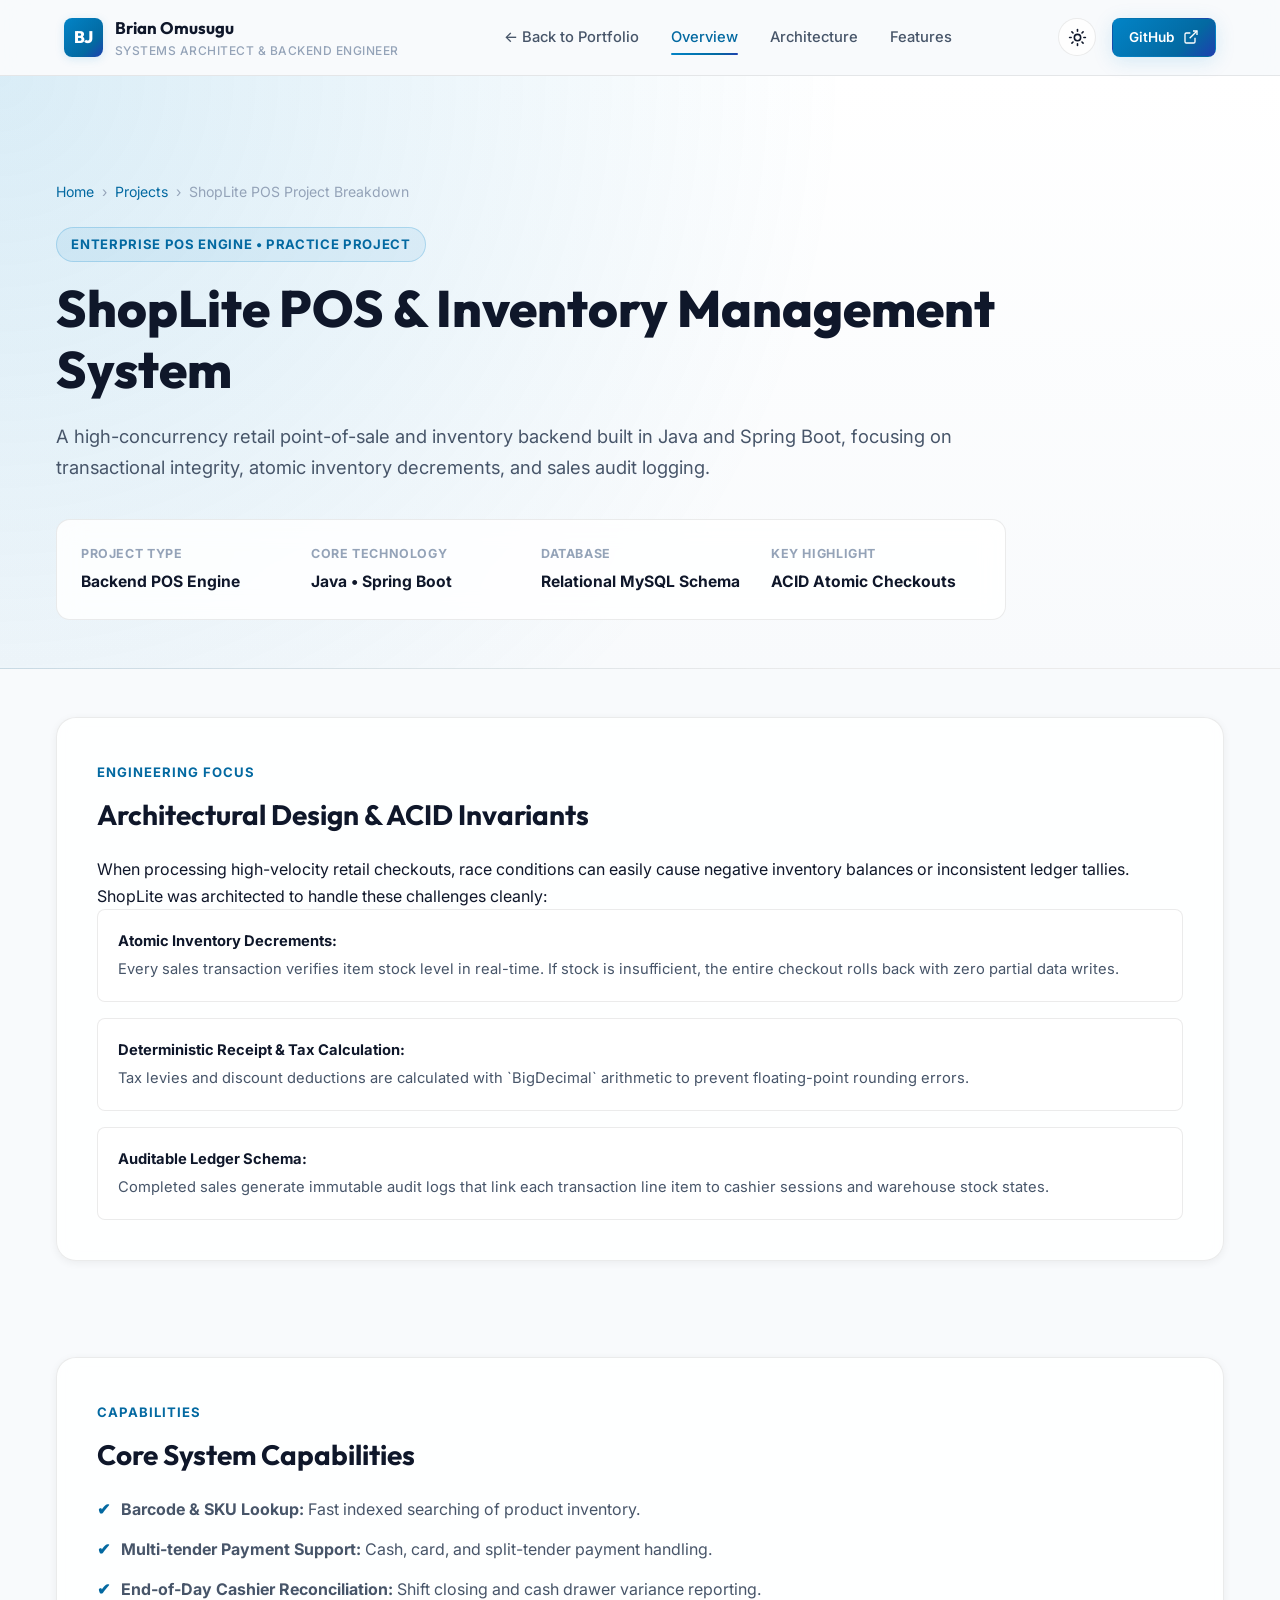
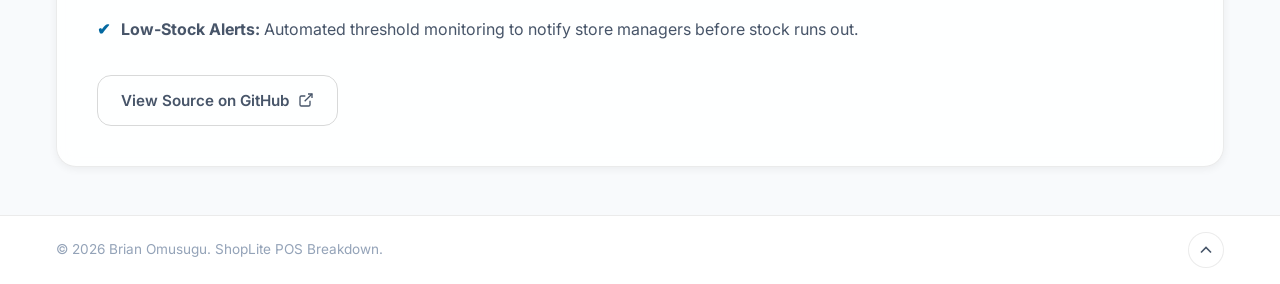
==== shoplite.html @ 9a32e4f5 "piloshed the page and added project descriptions and updated skills" ====
<!DOCTYPE html>
<html lang="en" data-theme="dark">
<head>
  <meta charset="UTF-8">
  <meta name="viewport" content="width=device-width, initial-scale=1.0">
  <title>ShopLite POS — Technical Breakdown | Brian Omusugu</title>
  <meta name="description" content="Technical details, ACID inventory transactions, and receipt calculation architecture for ShopLite POS.">
  
  <!-- Google Fonts -->
  <link rel="preconnect" href="https://fonts.googleapis.com">
  <link rel="preconnect" href="https://fonts.gstatic.com" crossorigin>
  <link href="https://fonts.googleapis.com/css2?family=Fira+Code:wght@400;500;600&family=Inter:wght@300;400;500;600;700&family=Outfit:wght@500;600;700;800&display=swap" rel="stylesheet">
  
  <link rel="stylesheet" href="style.css?v=3.0.0">
</head>
<body id="top">

  <!-- Navigation Header -->
  <header class="navbar" id="navbar">
    <div class="nav-container">
      <a href="index.html" class="brand-logo">
        <span class="logo-mark">BJ</span>
        <div class="brand-text">
          <span class="brand-name">Brian Omusugu</span>
          <span class="brand-role">Systems Architect &amp; Backend Engineer</span>
        </div>
      </a>

      <nav class="nav-menu" id="nav-menu">
        <a href="index.html#projects" class="nav-link">&larr; Back to Portfolio</a>
        <a href="#overview" class="nav-link">Overview</a>
        <a href="#architecture" class="nav-link">Architecture</a>
        <a href="#features" class="nav-link">Features</a>
      </nav>

      <div class="nav-actions">
        <!-- Theme Toggle Button -->
        <button id="theme-toggle" class="theme-toggle" aria-label="Toggle dark and light theme" title="Switch Theme">
          <svg class="sun-icon" xmlns="http://www.w3.org/2000/svg" width="19" height="19" viewBox="0 0 24 24" fill="none" stroke="currentColor" stroke-width="2" stroke-linecap="round" stroke-linejoin="round"><circle cx="12" cy="12" r="4"/><path d="M12 2v2"/><path d="M12 20v2"/><path d="m4.93 4.93 1.41 1.41"/><path d="m17.66 17.66 1.41 1.41"/><path d="M2 12h2"/><path d="M20 12h2"/><path d="m6.34 17.66-1.41 1.41"/><path d="m19.07 4.93-1.41 1.41"/></svg>
          <svg class="moon-icon" xmlns="http://www.w3.org/2000/svg" width="19" height="19" viewBox="0 0 24 24" fill="none" stroke="currentColor" stroke-width="2" stroke-linecap="round" stroke-linejoin="round"><path d="M12 3a6 6 0 0 0 9 9 9 9 0 1 1-9-9Z"/></svg>
        </button>

        <a href="https://github.com/martins-ke" target="_blank" rel="noopener noreferrer" class="btn btn-primary btn-sm">
          <span>GitHub</span>
          <svg xmlns="http://www.w3.org/2000/svg" width="16" height="16" viewBox="0 0 24 24" fill="none" stroke="currentColor" stroke-width="2"><path d="M18 13v6a2 2 0 0 1-2 2H5a2 2 0 0 1-2-2V8a2 2 0 0 1 2-2h6"/><polyline points="15 3 21 3 21 9"/><line x1="10" x2="21" y1="14" y2="3"/></svg>
        </a>

        <!-- Mobile Hamburger Button -->
        <button class="mobile-toggle" id="mobile-toggle" aria-label="Toggle Navigation Menu">
          <span></span>
          <span></span>
          <span></span>
        </button>
      </div>
    </div>
  </header>

  <main>
    <!-- Case Study Hero -->
    <section class="case-hero" id="overview">
      <div class="container">
        <div class="breadcrumb">
          <a href="index.html">Home</a> &rsaquo; <a href="index.html#projects">Projects</a> &rsaquo; <span>ShopLite POS Project Breakdown</span>
        </div>

        <div class="case-header-content">
          <div class="case-badge-pill">Enterprise POS Engine &bull; Practice Project</div>
          <h1 class="case-title">ShopLite POS &amp; Inventory Management System</h1>
          <p class="case-lead">
            A high-concurrency retail point-of-sale and inventory backend built in Java and Spring Boot, focusing on transactional integrity, atomic inventory decrements, and sales audit logging.
          </p>

          <div class="case-meta-grid">
            <div class="meta-item">
              <span class="meta-label">Project Type</span>
              <strong class="meta-val">Backend POS Engine</strong>
            </div>
            <div class="meta-item">
              <span class="meta-label">Core Technology</span>
              <strong class="meta-val">Java &bull; Spring Boot</strong>
            </div>
            <div class="meta-item">
              <span class="meta-label">Database</span>
              <strong class="meta-val">Relational MySQL Schema</strong>
            </div>
            <div class="meta-item">
              <span class="meta-label">Key Highlight</span>
              <strong class="meta-val">ACID Atomic Checkouts</strong>
            </div>
          </div>
        </div>
      </div>
    </section>

    <!-- Architecture Breakdown -->
    <section class="section case-section" id="architecture">
      <div class="container">
        <div class="case-card reveal">
          <div class="case-section-header">
            <span class="section-tag">Engineering Focus</span>
            <h2>Architectural Design &amp; ACID Invariants</h2>
          </div>
          <p>
            When processing high-velocity retail checkouts, race conditions can easily cause negative inventory balances or inconsistent ledger tallies. ShopLite was architected to handle these challenges cleanly:
          </p>

          <div class="feature-bullets-grid">
            <div class="bullet-item">
              <strong>Atomic Inventory Decrements:</strong> Every sales transaction verifies item stock level in real-time. If stock is insufficient, the entire checkout rolls back with zero partial data writes.
            </div>
            <div class="bullet-item">
              <strong>Deterministic Receipt &amp; Tax Calculation:</strong> Tax levies and discount deductions are calculated with `BigDecimal` arithmetic to prevent floating-point rounding errors.
            </div>
            <div class="bullet-item">
              <strong>Auditable Ledger Schema:</strong> Completed sales generate immutable audit logs that link each transaction line item to cashier sessions and warehouse stock states.
            </div>
          </div>
        </div>
      </div>
    </section>

    <!-- Key Features -->
    <section class="section case-section" id="features">
      <div class="container">
        <div class="case-card reveal">
          <div class="case-section-header">
            <span class="section-tag">Capabilities</span>
            <h2>Core System Capabilities</h2>
          </div>
          
          <ul class="case-list">
            <li><strong>Barcode &amp; SKU Lookup:</strong> Fast indexed searching of product inventory.</li>
            <li><strong>Multi-tender Payment Support:</strong> Cash, card, and split-tender payment handling.</li>
            <li><strong>End-of-Day Cashier Reconciliation:</strong> Shift closing and cash drawer variance reporting.</li>
            <li><strong>Low-Stock Alerts:</strong> Automated threshold monitoring to notify store managers before stock runs out.</li>
          </ul>

          <div style="margin-top: 2rem;">
            <a href="https://github.com/martins-ke" target="_blank" rel="noopener noreferrer" class="btn btn-outline">
              <span>View Source on GitHub</span>
              <svg xmlns="http://www.w3.org/2000/svg" width="16" height="16" viewBox="0 0 24 24" fill="none" stroke="currentColor" stroke-width="2"><path d="M18 13v6a2 2 0 0 1-2 2H5a2 2 0 0 1-2-2V8a2 2 0 0 1 2-2h6"/><polyline points="15 3 21 3 21 9"/><line x1="10" x2="21" y1="14" y2="3"/></svg>
            </a>
          </div>
        </div>
      </div>
    </section>

  </main>

  <!-- Footer -->
  <footer class="site-footer">
    <div class="container footer-container">
      <div class="footer-bottom">
        <p>&copy; <span id="current-year"></span> Brian Omusugu. ShopLite POS Breakdown.</p>
        <a href="#top" class="back-to-top" title="Back to top" aria-label="Back to top">
          <svg xmlns="http://www.w3.org/2000/svg" width="20" height="20" viewBox="0 0 24 24" fill="none" stroke="currentColor" stroke-width="2"><path d="m18 15-6-6-6 6"/></svg>
        </a>
      </div>
    </div>
  </footer>

  <script src="script.js?v=3.0.0"></script>
</body>
</html>
---- style.css ----
/* ==========================================================================
   Brian Omusugu | Professional Developer Portfolio Stylesheet
   Modern, Responsive, Dark/Light Mode with CSS Custom Properties
   ========================================================================== */

:root {
  /* Color Palette - Dark Theme (Default) */
  --bg-primary: #090d16;
  --bg-secondary: #0f172a;
  --bg-card: rgba(15, 23, 42, 0.75);
  --bg-card-hover: rgba(30, 41, 59, 0.85);
  --bg-card-border: rgba(255, 255, 255, 0.08);
  --bg-card-border-hover: rgba(56, 189, 248, 0.4);
  
  --text-primary: #f8fafc;
  --text-secondary: #94a3b8;
  --text-muted: #64748b;
  
  --accent-primary: #0284c7;
  --accent-secondary: #0ea5e9;
  --accent-glow: rgba(14, 165, 233, 0.25);
  --accent-gradient: linear-gradient(135deg, #38bdf8 0%, #0284c7 50%, #2563eb 100%);
  --badge-bg: rgba(14, 165, 233, 0.12);
  --badge-border: rgba(56, 189, 248, 0.25);
  
  --nav-bg: rgba(9, 13, 22, 0.82);
  --nav-border: rgba(255, 255, 255, 0.08);

  --input-bg: rgba(15, 23, 42, 0.9);
  --input-border: rgba(255, 255, 255, 0.12);
  --input-focus: #0284c7;

  --success-color: #10b981;
  --error-color: #ef4444;

  /* Typography & Layout */
  --font-main: 'Inter', -apple-system, BlinkMacSystemFont, "Segoe UI", Roboto, sans-serif;
  --font-heading: 'Outfit', 'Inter', sans-serif;
  
  --container-max: 1200px;
  --transition-fast: 0.2s ease;
  --transition-normal: 0.3s cubic-bezier(0.16, 1, 0.3, 1);
  --border-radius-sm: 8px;
  --border-radius-md: 14px;
  --border-radius-lg: 20px;
  --border-radius-full: 9999px;
  
  --shadow-sm: 0 2px 8px rgba(0, 0, 0, 0.25);
  --shadow-md: 0 10px 30px -10px rgba(0, 0, 0, 0.4);
  --shadow-glow: 0 0 40px -10px var(--accent-glow);
}

/* Light Theme Variables */
[data-theme="light"] {
  --bg-primary: #f8fafc;
  --bg-secondary: #ffffff;
  --bg-card: rgba(255, 255, 255, 0.85);
  --bg-card-hover: #ffffff;
  --bg-card-border: rgba(0, 0, 0, 0.08);
  --bg-card-border-hover: rgba(2, 132, 199, 0.45);
  
  --text-primary: #0f172a;
  --text-secondary: #475569;
  --text-muted: #94a3b8;
  
  --accent-primary: #0284c7;
  --accent-secondary: #0369a1;
  --accent-glow: rgba(2, 132, 199, 0.15);
  --accent-gradient: linear-gradient(135deg, #0284c7 0%, #0369a1 70%, #1e40af 100%);
  --badge-bg: rgba(2, 132, 199, 0.08);
  --badge-border: rgba(2, 132, 199, 0.22);
  
  --nav-bg: rgba(248, 250, 252, 0.88);
  --nav-border: rgba(0, 0, 0, 0.08);

  --input-bg: #ffffff;
  --input-border: rgba(0, 0, 0, 0.15);
  --input-focus: #0284c7;

  --shadow-sm: 0 2px 8px rgba(0, 0, 0, 0.06);
  --shadow-md: 0 10px 30px -10px rgba(0, 0, 0, 0.08);
  --shadow-glow: 0 0 35px -5px rgba(2, 132, 199, 0.15);
}

/* Base Reset & Box Sizing */
*, *::before, *::after {
  box-sizing: border-box;
  margin: 0;
  padding: 0;
}

html {
  scroll-behavior: smooth;
  font-size: 16px;
}

body {
  font-family: var(--font-main);
  background-color: var(--bg-primary);
  color: var(--text-primary);
  line-height: 1.65;
  transition: background-color var(--transition-normal), color var(--transition-normal);
  overflow-x: hidden;
  -webkit-font-smoothing: antialiased;
}

a {
  color: inherit;
  text-decoration: none;
  transition: color var(--transition-fast);
}

img {
  max-width: 100%;
  display: block;
}

h1, h2, h3, h4, h5, h6 {
  font-family: var(--font-heading);
  color: var(--text-primary);
  font-weight: 700;
  line-height: 1.25;
}

.container {
  max-width: var(--container-max);
  margin: 0 auto;
  padding: 0 1rem;
}

/* ==========================================================================
   Header & Navigation Bar
   ========================================================================== */
.navbar {
  position: sticky;
  top: 0;
  z-index: 1000;
  background-color: var(--nav-bg);
  backdrop-filter: blur(14px);
  -webkit-backdrop-filter: blur(14px);
  border-bottom: 1px solid var(--nav-border);
  transition: all var(--transition-normal);
}

.nav-container {
  max-width: var(--container-max);
  margin: 0 auto;
  padding: 0.85rem 1.5rem;
  display: flex;
  align-items: center;
  justify-content: space-between;
}

.brand-logo {
  display: flex;
  align-items: center;
  gap: 0.75rem;
}

.logo-mark {
  background: var(--accent-gradient);
  color: #ffffff;
  font-family: var(--font-heading);
  font-weight: 800;
  font-size: 1.05rem;
  padding: 0.35rem 0.65rem;
  border-radius: var(--border-radius-sm);
  letter-spacing: -0.5px;
  box-shadow: 0 2px 10px var(--accent-glow);
}

.brand-text {
  display: flex;
  flex-direction: column;
}

.brand-name {
  font-family: var(--font-heading);
  font-weight: 700;
  font-size: 1.05rem;
  color: var(--text-primary);
}

.brand-role {
  font-size: 0.75rem;
  color: var(--text-muted);
  font-weight: 500;
  text-transform: uppercase;
  letter-spacing: 0.5px;
}

.nav-menu {
  display: flex;
  align-items: center;
  gap: 2rem;
}

.nav-link {
  font-size: 0.92rem;
  font-weight: 500;
  color: var(--text-secondary);
  position: relative;
  padding: 0.25rem 0;
}

.nav-link:hover,
.nav-link.active {
  color: var(--accent-secondary);
}

.nav-link::after {
  content: '';
  position: absolute;
  bottom: -2px;
  left: 0;
  width: 0;
  height: 2px;
  background: var(--accent-gradient);
  transition: width var(--transition-normal);
  border-radius: 2px;
}

.nav-link:hover::after,
.nav-link.active::after {
  width: 100%;
}

.nav-actions {
  display: flex;
  align-items: center;
  gap: 1rem;
}

/* Status Badge */
.status-badge {
  display: flex;
  align-items: center;
  gap: 0.45rem;
  padding: 0.35rem 0.75rem;
  background: rgba(16, 185, 129, 0.1);
  border: 1px solid rgba(16, 185, 129, 0.3);
  border-radius: var(--border-radius-full);
}

.status-dot {
  width: 8px;
  height: 8px;
  background-color: var(--success-color);
  border-radius: 50%;
  animation: pulse-glow 2s infinite ease-in-out;
}

@keyframes pulse-glow {
  0%, 100% { transform: scale(1); opacity: 1; }
  50% { transform: scale(1.3); opacity: 0.6; }
}

.status-text {
  font-size: 0.78rem;
  font-weight: 600;
  color: var(--success-color);
}

/* Theme Toggle Button */
.theme-toggle {
  background: var(--bg-card);
  border: 1px solid var(--bg-card-border);
  color: var(--text-primary);
  width: 38px;
  height: 38px;
  border-radius: 50%;
  cursor: pointer;
  display: flex;
  align-items: center;
  justify-content: center;
  transition: all var(--transition-fast);
}

.theme-toggle:hover {
  border-color: var(--accent-secondary);
  color: var(--accent-secondary);
  box-shadow: 0 0 15px var(--accent-glow);
}

.sun-icon {
  display: none;
}
.moon-icon {
  display: block;
}

[data-theme="light"] .sun-icon {
  display: block;
}
[data-theme="light"] .moon-icon {
  display: none;
}

/* Mobile Toggle Hamburger */
.mobile-toggle {
  display: none;
  flex-direction: column;
  justify-content: space-around;
  width: 32px;
  height: 32px;
  background: transparent;
  border: none;
  cursor: pointer;
  padding: 4px;
}

.mobile-toggle span {
  width: 100%;
  height: 2px;
  background-color: var(--text-primary);
  border-radius: 2px;
  transition: all var(--transition-fast);
}

/* ==========================================================================
   Hero Section
   ========================================================================== */
.hero-section {
  position: relative;
  padding: 2rem;
  overflow: hidden;
}

.hero-background-glow {
  position: absolute;
  top: -120px;
  left: 50%;
  transform: translateX(-50%);
  width: 700px;
  height: 450px;
  background: radial-gradient(circle, var(--accent-glow) 0%, rgba(9, 13, 22, 0) 70%);
  pointer-events: none;
  z-index: 0;
  filter: blur(50px);
}

.hero-container {
  position: relative;
  z-index: 1;
  display: grid;
  grid-template-columns: 1.25fr 0.85fr;
  align-items: center;
  gap: 3.5rem;
}
.gradient-text {
  background: var(--accent-gradient);
  -webkit-background-clip: text;
  -webkit-text-fill-color: transparent;
  display: inline-block;
}

.hero-subtitle {
  font-size: 1.12rem;
  color: var(--text-secondary);
  line-height: 1.75;
  margin-bottom: 2rem;
  max-width: 600px;
}

.hero-cta-group {
  display: flex;
  flex-wrap: wrap;
  gap: 1rem;
  margin-bottom: 3rem;
}

/* Buttons */
.btn {
  display: inline-flex;
  align-items: center;
  justify-content: center;
  gap: 0.55rem;
  padding: 0.75rem 1.45rem;
  font-size: 0.95rem;
  font-weight: 600;
  border-radius: var(--border-radius-md);
  cursor: pointer;
  transition: all var(--transition-fast);
  border: 1px solid transparent;
  text-decoration: none;
}

.btn-primary {
  background: var(--accent-gradient);
  color: #ffffff;
  box-shadow: 0 4px 20px var(--accent-glow);
}

.btn-primary:hover {
  transform: translateY(-2px);
  box-shadow: 0 6px 24px var(--accent-glow);
  filter: brightness(1.1);
}

.btn-secondary {
  background: var(--bg-card);
  border-color: var(--bg-card-border);
  color: var(--text-primary);
}

.btn-secondary:hover {
  border-color: var(--accent-secondary);
  color: var(--accent-secondary);
  transform: translateY(-2px);
}

.btn-outline {
  background: transparent;
  border-color: var(--input-border);
  color: var(--text-secondary);
}

.btn-outline:hover {
  border-color: var(--accent-secondary);
  color: var(--text-primary);
  transform: translateY(-2px);
}

.btn-sm {
  padding: 0.45rem 1rem;
  font-size: 0.85rem;
  border-radius: var(--border-radius-sm);
}

.btn-block {
  width: 100%;
}

/* Hero Stats Strip */
.hero-stats {
  display: flex;
  align-items: center;
  gap: 1.75rem;
  padding-top: 1.5rem;
  border-top: 1px solid var(--nav-border);
}

.stat-card {
  display: flex;
  flex-direction: column;
}

.stat-number {
  font-family: var(--font-heading);
  font-weight: 700;
  font-size: 1.15rem;
  color: var(--text-primary);
}

.stat-label {
  font-size: 0.8rem;
  color: var(--text-muted);
}

.stat-divider {
  width: 1px;
  height: 34px;
  background-color: var(--nav-border);
}

/* Hero Visual / Avatar */
.hero-visual {
  display: flex;
  justify-content: center;
}

.avatar-wrapper {
  position: relative;
  width: 320px;
  height: 320px;
}

.avatar-glow {
  position: absolute;
  inset: -15px;
  background: radial-gradient(circle, var(--accent-glow) 0%, transparent 70%);
  border-radius: 50%;
  filter: blur(25px);
  z-index: 0;
}

.avatar-ring {
  position: relative;
  z-index: 1;
  width: 100%;
  height: 100%;
  border-radius: 30% 70% 70% 30% / 30% 30% 70% 70%;
  padding: 8px;
  background: var(--accent-gradient);
  animation: morph-shape 10s ease-in-out infinite;
  box-shadow: var(--shadow-md);
  overflow: hidden;
}

@keyframes morph-shape {
  0%, 100% { border-radius: 30% 70% 70% 30% / 30% 30% 70% 70%; }
  50% { border-radius: 60% 40% 30% 70% / 60% 30% 70% 40%; }
}

.avatar-image {
  width: 100%;
  height: 100%;
  object-fit: cover;
  border-radius: inherit;
}

/* Floating Tech Cards */
.floating-tech-card {
  position: absolute;
  z-index: 2;
  display: flex;
  align-items: center;
  gap: 0.65rem;
  background: var(--bg-card);
  backdrop-filter: blur(12px);
  -webkit-backdrop-filter: blur(12px);
  border: 1px solid var(--bg-card-border);
  padding: 0.6rem 0.95rem;
  border-radius: var(--border-radius-md);
  box-shadow: var(--shadow-md);
  animation: float-badge 6s ease-in-out infinite;
}

.floating-tech-card strong {
  display: block;
  font-size: 0.85rem;
  color: var(--text-primary);
}

.floating-tech-card small {
  font-size: 0.72rem;
  color: var(--text-muted);
}

.tech-icon {
  font-size: 1.25rem;
}

.tech-card-1 {
  top: 15px;
  left: -25px;
}

.tech-card-2 {
  bottom: 25px;
  right: -25px;
  animation-delay: -3s;
}

@keyframes float-badge {
  0%, 100% { transform: translateY(0px); }
  50% { transform: translateY(-8px); }
}

/* ==========================================================================
   Section Global Styling
   ========================================================================== */
.section {
  padding: 2rem 0;
  position: relative;
}

.section-header {
  text-align: center;
  max-width: 680px;
  margin: 0 auto 1rem;
}

.section-tag {
  display: inline-block;
  font-size: 0.82rem;
  font-weight: 700;
  color: var(--accent-secondary);
  text-transform: uppercase;
  letter-spacing: 1px;
  margin-bottom: 0.5rem;
}

.section-title {
  font-size: clamp(1.8rem, 3.2vw, 2.6rem);
  font-weight: 700;
  letter-spacing: -0.01em;
  margin-bottom: 1rem;
}

.section-subtitle {
  font-size: 1.05rem;
  color: var(--text-secondary);
  line-height: 1.65;
}

/* ==========================================================================
   About Section & Engineering Pillars
   ========================================================================== */
.about-grid {
  display: grid;
  grid-template-columns: 1fr 1fr;
  gap: 2.5rem;
  align-items: stretch;
}

.about-bio-card {
  background: var(--bg-card);
  border: 1px solid var(--bg-card-border);
  padding: 2.5rem;
  border-radius: var(--border-radius-lg);
  display: flex;
  flex-direction: column;
  justify-content: space-between;
  backdrop-filter: blur(10px);
}

.about-bio-card h3 {
  font-size: 1.6rem;
  margin-bottom: 1.25rem;
}

.about-bio-card p {
  color: var(--text-secondary);
  margin-bottom: 1.2rem;
  font-size: 1rem;
}

.about-keypoints {
  display: flex;
  flex-direction: column;
  gap: 0.85rem;
  margin-top: 1rem;
  padding-top: 1.5rem;
  border-top: 1px solid var(--nav-border);
}

.keypoint {
  display: flex;
  align-items: center;
  gap: 0.75rem;
  font-size: 0.92rem;
  color: var(--text-primary);
  font-weight: 500;
}

.keypoint svg {
  color: var(--accent-secondary);
  flex-shrink: 0;
}

.pillars-grid {
  display: grid;
  grid-template-columns: 1fr 1fr;
  gap: 1.25rem;
}

.pillar-card {
  background: var(--bg-card);
  border: 1px solid var(--bg-card-border);
  padding: 1.65rem;
  border-radius: var(--border-radius-md);
  transition: all var(--transition-normal);
  backdrop-filter: blur(8px);
}

.pillar-card:hover {
  transform: translateY(-4px);
  border-color: var(--bg-card-border-hover);
  box-shadow: var(--shadow-glow);
}

.pillar-icon {
  font-size: 2rem;
  margin-bottom: 0.85rem;
}

.pillar-card h4 {
  font-size: 1.12rem;
  margin-bottom: 0.5rem;
}

.pillar-card p {
  font-size: 0.88rem;
  color: var(--text-secondary);
  line-height: 1.55;
}

/* ==========================================================================
   Skills Section
   ========================================================================== */
.skills-categories-grid {
  display: grid;
  grid-template-columns: repeat(2, 1fr);
  gap: 1.75rem;
}

.skill-category-card {
  background: var(--bg-card);
  border: 1px solid var(--bg-card-border);
  padding: 2rem;
  border-radius: var(--border-radius-lg);
  transition: all var(--transition-normal);
  backdrop-filter: blur(8px);
}

.skill-category-card:hover {
  border-color: var(--bg-card-border-hover);
  box-shadow: var(--shadow-glow);
  transform: translateY(-3px);
}

.category-header {
  display: flex;
  align-items: center;
  gap: 0.85rem;
  margin-bottom: 1.5rem;
}

.cat-icon-wrap {
  width: 44px;
  height: 44px;
  border-radius: var(--border-radius-md);
  display: flex;
  align-items: center;
  justify-content: center;
}

.backend-color {
  background: rgba(2, 132, 199, 0.15);
  color: #38bdf8;
}

.db-color {
  background: rgba(16, 185, 129, 0.15);
  color: #34d399;
}

.frontend-color {
  background: rgba(245, 158, 11, 0.15);
  color: #fbbf24;
}

.tools-color {
  background: rgba(168, 85, 247, 0.15);
  color: #c084fc;
}

.category-header h3 {
  font-size: 1.25rem;
}

.skill-badges {
  display: flex;
  flex-wrap: wrap;
  gap: 0.65rem;
}

.badge {
  display: inline-flex;
  align-items: center;
  gap: 0.45rem;
  padding: 0.45rem 0.85rem;
  background: var(--bg-secondary);
  border: 1px solid var(--bg-card-border);
  border-radius: var(--border-radius-sm);
  font-size: 0.85rem;
  font-weight: 500;
  color: var(--text-primary);
  transition: all var(--transition-fast);
}

.badge:hover {
  border-color: var(--accent-secondary);
  color: var(--accent-secondary);
}

.badge-dot {
  width: 6px;
  height: 6px;
  border-radius: 50%;
  background-color: var(--accent-secondary);
}

/* ==========================================================================
   Featured Projects Section
   ========================================================================== */
.projects-grid {
  display: grid;
  grid-template-columns: repeat(3, 1fr);
  gap: 1.75rem;
}

.project-card {
  background: var(--bg-card);
  border: 1px solid var(--bg-card-border);
  border-radius: var(--border-radius-lg);
  padding: 2rem;
  display: flex;
  flex-direction: column;
  justify-content: space-between;
  transition: all var(--transition-normal);
  backdrop-filter: blur(8px);
}

.project-card:hover {
  transform: translateY(-5px);
  border-color: var(--bg-card-border-hover);
  box-shadow: var(--shadow-glow);
}

.project-header {
  display: flex;
  justify-content: space-between;
  align-items: center;
  margin-bottom: 1.25rem;
}

.project-badge-pill {
  font-size: 0.75rem;
  font-weight: 700;
  white-space: nowrap;
  text-transform: uppercase;
  letter-spacing: 0.5px;
  color: var(--accent-secondary);
  background: var(--badge-bg);
  border: 1px solid var(--badge-border);
  padding: 0.3rem 0.75rem;
  border-radius: var(--border-radius-full);
}

.project-links {
  display: flex;
  gap: 0.5rem;
}

.icon-link {
  color: var(--text-muted);
  padding: 0.35rem;
  border-radius: var(--border-radius-sm);
  display: flex;
  align-items: center;
  justify-content: center;
  transition: all var(--transition-fast);
}

.icon-link:hover {
  color: var(--accent-secondary);
  background: var(--bg-secondary);
}

.project-title {
  font-size: 1.35rem;
  margin-bottom: 0.85rem;
}

.project-desc {
  font-size: 0.92rem;
  color: var(--text-secondary);
  line-height: 1.6;
  margin-bottom: 1.25rem;
}

.project-highlights {
  display: flex;
  flex-direction: column;
  gap: 0.65rem;
  margin-bottom: 1.5rem;
  padding: 1rem;
  background: var(--bg-secondary);
  border-radius: var(--border-radius-md);
  border: 1px solid var(--bg-card-border);
}

.highlight-item {
  font-size: 0.82rem;
  color: var(--text-secondary);
  line-height: 1.5;
}

.highlight-item strong {
  color: var(--text-primary);
}

.project-tags {
  display: flex;
  flex-wrap: wrap;
  gap: 0.45rem;
  margin-bottom: 1.75rem;
}

.tag {
  font-size: 0.75rem;
  font-weight: 600;
  padding: 0.25rem 0.6rem;
  background: var(--badge-bg);
  color: var(--accent-secondary);
  border-radius: 4px;
}

.project-footer {
  margin-top: auto;
  padding-top: 1rem;
  border-top: 1px solid var(--nav-border);
}

/* ==========================================================================
   Journey / Experience Section
   ========================================================================== */
.timeline {
  max-width: 800px;
  margin: 0 auto;
  position: relative;
  padding-left: 2rem;
}

.timeline::before {
  content: '';
  position: absolute;
  top: 0;
  bottom: 0;
  left: 7px;
  width: 2px;
  background: linear-gradient(180deg, var(--accent-secondary) 0%, rgba(14, 165, 233, 0.1) 100%);
}

.timeline-item {
  position: relative;
  margin-bottom: 2.5rem;
}

.timeline-item:last-child {
  margin-bottom: 0;
}

.timeline-dot {
  position: absolute;
  left: -2rem;
  top: 6px;
  width: 16px;
  height: 16px;
  border-radius: 50%;
  background: var(--bg-primary);
  border: 3px solid var(--accent-secondary);
  box-shadow: 0 0 10px var(--accent-glow);
}

.timeline-card {
  background: var(--bg-card);
  border: 1px solid var(--bg-card-border);
  padding: 1.75rem;
  border-radius: var(--border-radius-md);
  backdrop-filter: blur(8px);
  transition: all var(--transition-normal);
}

.timeline-card:hover {
  border-color: var(--bg-card-border-hover);
  transform: translateX(4px);
}

.timeline-period {
  font-size: 0.78rem;
  font-weight: 700;
  text-transform: uppercase;
  color: var(--accent-secondary);
  letter-spacing: 0.5px;
  display: block;
  margin-bottom: 0.4rem;
}

.timeline-card h3 {
  font-size: 1.25rem;
  margin-bottom: 0.65rem;
}

.timeline-card p {
  font-size: 0.95rem;
  color: var(--text-secondary);
  line-height: 1.6;
}

/* ==========================================================================
   Contact Section
   ========================================================================== */
.contact-grid {
  display: grid;
  grid-template-columns: 1fr 1.2fr;
  gap: 3rem;
  align-items: start;
}

.contact-info {
  background: var(--bg-card);
  border: 1px solid var(--bg-card-border);
  padding: 2.5rem;
  border-radius: var(--border-radius-lg);
  backdrop-filter: blur(10px);
}

.contact-info h3 {
  font-size: 1.6rem;
  margin-bottom: 1rem;
}

.contact-info > p {
  color: var(--text-secondary);
  margin-bottom: 2rem;
  font-size: 1rem;
}

.info-items {
  display: flex;
  flex-direction: column;
  gap: 1.75rem;
}

.info-item {
  display: flex;
  align-items: flex-start;
  gap: 1rem;
}

.info-icon {
  width: 44px;
  height: 44px;
  border-radius: var(--border-radius-md);
  background: var(--badge-bg);
  color: var(--accent-secondary);
  display: flex;
  align-items: center;
  justify-content: center;
  flex-shrink: 0;
}

.info-label {
  display: block;
  font-size: 0.78rem;
  font-weight: 600;
  color: var(--text-muted);
  text-transform: uppercase;
  letter-spacing: 0.5px;
  margin-bottom: 0.2rem;
}

.info-value {
  font-size: 0.95rem;
  font-weight: 600;
  color: var(--text-primary);
}

.email-copy-wrap {
  display: flex;
  align-items: center;
  gap: 0.5rem;
}

.copy-btn {
  background: transparent;
  border: none;
  color: var(--text-muted);
  cursor: pointer;
  padding: 4px;
  position: relative;
  display: flex;
  align-items: center;
  justify-content: center;
  transition: color var(--transition-fast);
}

.copy-btn:hover {
  color: var(--accent-secondary);
}

.copy-tooltip {
  position: absolute;
  top: -26px;
  left: 50%;
  transform: translateX(-50%);
  background: var(--text-primary);
  color: var(--bg-primary);
  font-size: 0.72rem;
  font-weight: 600;
  padding: 2px 6px;
  border-radius: 4px;
  opacity: 0;
  pointer-events: none;
  transition: opacity 0.2s ease;
  white-space: nowrap;
}

.copy-btn:hover .copy-tooltip {
  opacity: 1;
}

/* Contact Form */
.contact-form-wrapper {
  background: var(--bg-card);
  border: 1px solid var(--bg-card-border);
  padding: 2.5rem;
  border-radius: var(--border-radius-lg);
  backdrop-filter: blur(10px);
}

.form-group {
  margin-bottom: 1.25rem;
}

.form-group label {
  display: block;
  font-size: 0.88rem;
  font-weight: 600;
  color: var(--text-primary);
  margin-bottom: 0.45rem;
}

.form-group input,
.form-group textarea {
  width: 100%;
  padding: 0.75rem 1rem;
  background: var(--input-bg);
  border: 1px solid var(--input-border);
  border-radius: var(--border-radius-sm);
  color: var(--text-primary);
  font-family: var(--font-main);
  font-size: 0.95rem;
  transition: all var(--transition-fast);
}

.form-group input:focus,
.form-group textarea:focus {
  outline: none;
  border-color: var(--input-focus);
  box-shadow: 0 0 0 3px var(--accent-glow);
}

.form-feedback {
  margin-top: 1rem;
  font-size: 0.9rem;
  padding: 0.75rem 1rem;
  border-radius: var(--border-radius-sm);
  display: none;
}

.form-feedback.success {
  display: block;
  background: rgba(16, 185, 129, 0.15);
  color: var(--success-color);
  border: 1px solid rgba(16, 185, 129, 0.3);
}

.form-feedback.error {
  display: block;
  background: rgba(239, 68, 68, 0.15);
  color: var(--error-color);
  border: 1px solid rgba(239, 68, 68, 0.3);
}

.site-footer {
  background-color: var(--bg-secondary);
  border-top: 1px solid var(--nav-border);
  padding: 1rem;
}

.footer-bottom {
  display: flex;
  justify-content: space-between;
  align-items: center;
  font-size: 0.85rem;
  color: var(--text-muted);
}

.back-to-top {
  width: 36px;
  height: 36px;
  border-radius: 50%;
  background: var(--bg-card);
  border: 1px solid var(--bg-card-border);
  display: flex;
  align-items: center;
  justify-content: center;
  color: var(--text-secondary);
  transition: all var(--transition-fast);
}

.back-to-top:hover {
  background: var(--accent-secondary);
  color: #ffffff;
  transform: translateY(-3px);
}

/* ==========================================================================
   Scroll Reveal Animation Classes
   ========================================================================== */
.reveal {
  opacity: 0;
  transform: translateY(24px);
  transition: opacity 0.6s cubic-bezier(0.16, 1, 0.3, 1), transform 0.6s cubic-bezier(0.16, 1, 0.3, 1);
  will-change: opacity, transform;
}

.reveal.active {
  opacity: 1;
  transform: translateY(0);
}

/* ==========================================================================
   Responsive Breakpoints
   ========================================================================== */
@media (max-width: 1024px) {
  .hero-container {
    grid-template-columns: 1fr;
    text-align: center;
    gap: 3rem;
  }

  .hero-subtitle {
    margin: 0 auto 2rem;
  }

  .hero-cta-group {
    justify-content: center;
  }

  .hero-stats {
    justify-content: center;
  }

  .about-grid {
    grid-template-columns: 1fr;
  }

  .projects-grid {
    grid-template-columns: 1fr;
  }
}

@media (max-width: 768px) {
  .nav-container {
    gap: 0.5rem;
    padding: 0.75rem 1rem;
  }

  .brand-logo {
    min-width: 0;
    gap: 0.5rem;
  }

  .brand-name {
    font-size: 0.95rem;
  }

  .nav-actions {
    flex-shrink: 0;
    gap: 0.5rem;
  }

  .nav-menu {
    position: absolute;
    display: flex;
    top: 100%;
    left: 0;
    right: 0;
    background: var(--bg-primary);
    border-bottom: 2px solid var(--nav-border);
    flex-direction: column;
    padding: 1.5rem;
    gap: 1.25rem;
    box-sizing: border-box;
    opacity: 0;
    pointer-events: none;
    box-shadow: var(--shadow-md);
    transition: all 0.3s ease;
    transform: translateY(-2rem);
    z-index: 1001;
  }

  .nav-menu .nav-link {
    width: 100%;
    padding: 0.5rem 0;
    border-bottom: 1px solid var(--nav-border);
  }

  .nav-menu.mobile-open {
    opacity: 1;
    pointer-events: all;
    transform: translateY(0);
  }

  .mobile-toggle {
    display: flex;
  }

  .skills-categories-grid {
    grid-template-columns: 1fr;
  }

  .pillars-grid {
    grid-template-columns: 1fr;
  }

  .contact-grid {
    grid-template-columns: minmax(0, 1fr);
  }

  .avatar-wrapper {
    width: min(260px, 75vw);
    height: min(260px, 75vw);
  }

  .floating-tech-card {
    display: none; /* Hide floating chips on narrow mobile for clean spacing */
  }

  .hero-stats {
    flex-direction: column;
    align-items: center;
    gap: 1rem;
  }

  .stat-card {
    text-align: center;
  }

  .stat-divider {
    display: none;
  }

  .about-grid > *,
  .contact-grid > *,
  .pillars-grid > *,
  .skills-categories-grid > *,
  .projects-grid > *,
  .timeline-item,
  .project-card,
  .about-bio-card,
  .contact-info,
  .contact-form-wrapper,
  .timeline-card {
    min-width: 0;
  }

  .about-bio-card,
  .contact-info,
  .contact-form-wrapper,
  .skill-category-card,
  .project-card,
  .timeline-card,
  .pillar-card {
    padding: 1.25rem;
  }

  .project-header {
    align-items: flex-start;
    flex-wrap: wrap;
    gap: 0.75rem;
  }

  .project-badge-pill {
    white-space: normal;
  }

  .info-value {
    overflow-wrap: anywhere;
  }

  .hero-section {
    padding: 2rem 0;
  }

  .hero-title {
    font-size: clamp(2rem, 8vw, 3rem);
    line-height: 1.15;
    margin-bottom: 1rem;
  }
}

@media (max-width: 480px) {
  .brand-role {
    display: none;
  }

  .brand-name {
    font-size: 0.9rem;
  }

  .status-badge {
    display: none;
  }

  .hero-cta-group {
    gap: 0.65rem;
  }

  .hero-cta-group .btn {
    padding: 0.7rem 0.9rem;
    font-size: 0.88rem;
  }

  .section-title {
    font-size: clamp(1.6rem, 7vw, 2rem);
  }

  .footer-bottom {
    gap: 0.75rem;
  }
}

/* ==========================================================================
   System Design, Architecture & Pro Level Styling Additions
   ========================================================================== */

/* Hero badge */
.hero-pill-badge {
  display: inline-flex;
  align-items: center;
  gap: 0.5rem;
  padding: 0.4rem 1rem;
  border-radius: var(--border-radius-full);
  background: var(--badge-bg);
  border: 1px solid var(--badge-border);
  color: var(--accent-secondary);
  font-size: 0.85rem;
  font-weight: 600;
  margin-bottom: 1.25rem;
  letter-spacing: 0.02em;
}

.hero-pill-badge .pill-dot {
  width: 8px;
  height: 8px;
  border-radius: 50%;
  background: #10b981;
  box-shadow: 0 0 10px #10b981;
  animation: pulse-dot 2s infinite ease-in-out;
}

@keyframes pulse-dot {
  0%, 100% { opacity: 1; transform: scale(1); }
  50% { opacity: 0.4; transform: scale(0.85); }
}

/* Floating Tech Card 3 */
.floating-tech-card.tech-card-3 {
  bottom: -15px;
  right: -25px;
  animation: float-slow 4.5s ease-in-out infinite reverse;
}

/* Architecture Section */
.architecture-section {
  background: linear-gradient(180deg, var(--bg-primary) 0%, rgba(14, 165, 233, 0.03) 50%, var(--bg-primary) 100%);
  position: relative;
  overflow: hidden;
}

.design-principles-grid {
  display: grid;
  grid-template-columns: repeat(auto-fit, minmax(260px, 1fr));
  gap: 1.5rem;
  margin-bottom: 3.5rem;
}

.principle-card {
  background: var(--bg-card);
  border: 1px solid var(--bg-card-border);
  border-radius: var(--border-radius-md);
  padding: 1.75rem;
  transition: transform var(--transition-normal), border-color var(--transition-normal), box-shadow var(--transition-normal);
  backdrop-filter: blur(12px);
}

.principle-card:hover {
  transform: translateY(-4px);
  border-color: var(--bg-card-border-hover);
  box-shadow: var(--shadow-glow);
}

.principle-icon {
  font-size: 2rem;
  margin-bottom: 1rem;
}

.principle-card h3 {
  font-size: 1.15rem;
  font-weight: 700;
  margin-bottom: 0.5rem;
  color: var(--text-primary);
}

.principle-card p {
  font-size: 0.92rem;
  color: var(--text-secondary);
  line-height: 1.6;
}

/* Architecture Deep Dive */
.architecture-deepdive {
  background: var(--bg-secondary);
  border: 1px solid var(--bg-card-border);
  border-radius: var(--border-radius-lg);
  padding: 2.5rem;
  box-shadow: var(--shadow-md);
  position: relative;
}

.arch-dive-header {
  margin-bottom: 2rem;
}

.arch-badge {
  display: inline-block;
  padding: 0.35rem 0.85rem;
  background: rgba(16, 185, 129, 0.12);
  border: 1px solid rgba(16, 185, 129, 0.3);
  color: #10b981;
  font-size: 0.8rem;
  font-weight: 700;
  text-transform: uppercase;
  letter-spacing: 0.05em;
  border-radius: var(--border-radius-full);
  margin-bottom: 0.75rem;
}

.arch-dive-header h3 {
  font-size: 1.75rem;
  margin-bottom: 0.5rem;
}

.arch-dive-header p {
  color: var(--text-secondary);
  font-size: 1rem;
  max-width: 850px;
}

/* System Topology */
.arch-topology {
  background: var(--bg-primary);
  border: 1px solid var(--bg-card-border);
  border-radius: var(--border-radius-md);
  padding: 1.75rem;
  margin-bottom: 2.5rem;
}

.topology-title {
  display: flex;
  align-items: center;
  gap: 0.6rem;
  font-size: 0.95rem;
  font-weight: 600;
  color: var(--accent-secondary);
  margin-bottom: 1.5rem;
  text-transform: uppercase;
  letter-spacing: 0.04em;
}

.topology-grid {
  display: grid;
  grid-template-columns: 1fr auto 1fr auto 1fr;
  align-items: center;
  gap: 1rem;
}

.topology-node {
  background: var(--bg-card);
  border: 1px solid var(--bg-card-border);
  border-radius: var(--border-radius-sm);
  padding: 1.25rem;
  position: relative;
  transition: all var(--transition-normal);
}

.topology-node:hover {
  border-color: var(--accent-secondary);
  box-shadow: 0 4px 20px -5px var(--accent-glow);
}

.node-badge {
  font-size: 0.72rem;
  text-transform: uppercase;
  font-weight: 700;
  color: var(--text-muted);
  margin-bottom: 0.25rem;
}

.node-title {
  font-size: 1.05rem;
  font-weight: 700;
  color: var(--text-primary);
  margin-bottom: 0.75rem;
}

.node-specs {
  list-style: none;
  padding: 0;
  margin: 0 0 1rem 0;
}

.node-specs li {
  font-size: 0.8rem;
  color: var(--text-secondary);
  margin-bottom: 0.25rem;
  position: relative;
  padding-left: 0.85rem;
}

.node-specs li::before {
  content: "›";
  position: absolute;
  left: 0;
  color: var(--accent-secondary);
  font-weight: bold;
}

.node-protocol {
  display: inline-block;
  padding: 0.25rem 0.6rem;
  background: rgba(255, 255, 255, 0.04);
  border-radius: 4px;
  font-family: 'Fira Code', monospace;
  font-size: 0.72rem;
  color: var(--accent-secondary);
}

.topology-arrow {
  display: flex;
  flex-direction: column;
  align-items: center;
  gap: 0.25rem;
  font-size: 0.72rem;
  color: var(--text-muted);
  text-align: center;
  padding: 0 0.5rem;
}

.topology-arrow .arrow-line {
  width: 45px;
  height: 2px;
  background: linear-gradient(90deg, var(--accent-primary), var(--accent-secondary));
  position: relative;
}

.topology-arrow .arrow-line::after {
  content: "";
  position: absolute;
  right: -2px;
  top: -3px;
  width: 8px;
  height: 8px;
  border-top: 2px solid var(--accent-secondary);
  border-right: 2px solid var(--accent-secondary);
  transform: rotate(45deg);
}

/* Tabs */
.arch-tabs-container {
  margin-top: 2rem;
}

.arch-tabs-nav {
  display: flex;
  flex-wrap: wrap;
  gap: 0.75rem;
  border-bottom: 1px solid var(--bg-card-border);
  padding-bottom: 1rem;
  margin-bottom: 1.5rem;
}

.arch-tab-btn {
  display: inline-flex;
  align-items: center;
  gap: 0.5rem;
  padding: 0.65rem 1.15rem;
  background: var(--bg-primary);
  border: 1px solid var(--bg-card-border);
  border-radius: var(--border-radius-sm);
  color: var(--text-secondary);
  font-size: 0.88rem;
  font-weight: 600;
  cursor: pointer;
  transition: all var(--transition-fast);
}

.arch-tab-btn:hover {
  color: var(--text-primary);
  border-color: var(--accent-primary);
}

.arch-tab-btn.active {
  background: var(--accent-primary);
  border-color: var(--accent-primary);
  color: #ffffff;
  box-shadow: 0 4px 15px -3px var(--accent-glow);
}

.arch-tab-pane {
  display: none;
  animation: fadeIn 0.3s ease;
}

.arch-tab-pane.active {
  display: block;
}

@keyframes fadeIn {
  from { opacity: 0; transform: translateY(6px); }
  to { opacity: 1; transform: translateY(0); }
}

.schema-overview h4 {
  font-size: 1.25rem;
  font-weight: 700;
  margin-bottom: 0.5rem;
  color: var(--text-primary);
}

.schema-overview p {
  color: var(--text-secondary);
  font-size: 0.95rem;
  line-height: 1.6;
  margin-bottom: 1.25rem;
}

/* Code block */
.schema-code-block {
  background: #06090e;
  border: 1px solid rgba(255, 255, 255, 0.08);
  border-radius: var(--border-radius-sm);
  overflow: hidden;
  font-family: 'Fira Code', monospace;
}

.code-header {
  display: flex;
  justify-content: space-between;
  align-items: center;
  padding: 0.65rem 1rem;
  background: rgba(255, 255, 255, 0.03);
  border-bottom: 1px solid rgba(255, 255, 255, 0.05);
  font-size: 0.78rem;
  color: var(--text-muted);
}

.code-lang {
  color: var(--accent-secondary);
  font-weight: 600;
}

.schema-code-block pre {
  padding: 1.25rem;
  overflow-x: auto;
  font-size: 0.85rem;
  line-height: 1.65;
}

.code-comment { color: #64748b; font-style: italic; }
.code-keyword { color: #38bdf8; font-weight: 600; }
.code-type { color: #34d399; }

/* Bullets grid */
.feature-bullets-grid {
  display: grid;
  grid-template-columns: 1fr;
  gap: 1rem;
}

.bullet-item {
  background: var(--bg-primary);
  border: 1px solid var(--bg-card-border);
  border-radius: var(--border-radius-sm);
  padding: 1.25rem;
  font-size: 0.92rem;
  line-height: 1.6;
  color: var(--text-secondary);
}

.bullet-item strong {
  color: var(--text-primary);
  display: block;
  margin-bottom: 0.25rem;
}

/* Docs Download Cards */
.docs-download-cards {
  display: grid;
  grid-template-columns: repeat(auto-fit, minmax(280px, 1fr));
  gap: 1.25rem;
  margin-top: 1rem;
}

.doc-card {
  display: flex;
  flex-direction: column;
  justify-content: space-between;
  background: var(--bg-primary);
  border: 1px solid var(--bg-card-border);
  border-radius: var(--border-radius-sm);
  padding: 1.5rem;
  transition: all var(--transition-normal);
  text-decoration: none;
}

.doc-card:hover {
  border-color: var(--accent-secondary);
  transform: translateY(-3px);
  box-shadow: 0 6px 20px -5px var(--accent-glow);
}

.doc-icon {
  font-size: 2rem;
  margin-bottom: 0.75rem;
}

.doc-info strong {
  display: block;
  font-size: 1.05rem;
  color: var(--text-primary);
  margin-bottom: 0.4rem;
}

.doc-info span {
  display: block;
  font-size: 0.85rem;
  color: var(--text-secondary);
  line-height: 1.5;
  margin-bottom: 1.25rem;
}

.doc-action {
  font-size: 0.85rem;
  font-weight: 600;
  color: var(--accent-secondary);
  display: flex;
  align-items: center;
  gap: 0.35rem;
}

/* Project Card Featured Overhaul */
.project-card-featured {
  grid-column: 1 / -1;
  background: linear-gradient(135deg, rgba(15, 23, 42, 0.9) 0%, rgba(30, 41, 59, 0.7) 100%);
  border: 1px solid rgba(56, 189, 248, 0.3);
  box-shadow: 0 10px 30px -10px rgba(14, 165, 233, 0.15);
}

.project-brand-badge {
  display: flex;
  align-items: center;
  gap: 1.25rem;
  margin-bottom: 1rem;
}

.project-emblem {
  width: 54px;
  height: 54px;
  border-radius: 12px;
  object-fit: contain;
  background: rgba(255, 255, 255, 0.05);
  padding: 4px;
  border: 1px solid rgba(255, 255, 255, 0.1);
}

.project-type {
  font-size: 0.85rem;
  color: var(--accent-secondary);
  font-weight: 600;
  display: block;
  margin-top: 0.15rem;
}

.project-footer-actions {
  display: flex;
  flex-wrap: wrap;
  gap: 0.75rem;
  align-items: center;
}

/* Responsive adjustments for architecture section */
@media (max-width: 900px) {
  .topology-grid {
    grid-template-columns: 1fr;
    gap: 1.5rem;
  }

  .topology-arrow {
    transform: rotate(90deg);
    padding: 0.5rem 0;
  }

  .topology-arrow span {
    display: none;
  }

  .architecture-deepdive {
    padding: 1.5rem;
  }
}

/* ==========================================================================
   Dedicated Project Case Study Pages Styling
   Adaptive Dark/Light Theme Components
   ========================================================================== */

.case-hero {
  padding: 6.5rem 0 3rem;
  background: radial-gradient(circle at top left, var(--accent-glow) 0%, transparent 60%),
              linear-gradient(180deg, var(--bg-secondary) 0%, var(--bg-primary) 100%);
  border-bottom: 1px solid var(--bg-card-border);
}

.breadcrumb {
  display: flex;
  align-items: center;
  gap: 0.5rem;
  font-size: 0.88rem;
  color: var(--text-muted);
  margin-bottom: 1.5rem;
}

.breadcrumb a {
  color: var(--accent-secondary);
  transition: color var(--transition-fast);
}

.breadcrumb a:hover {
  text-decoration: underline;
}

.case-header-content {
  max-width: 950px;
}

.case-badge-pill {
  display: inline-block;
  padding: 0.35rem 0.9rem;
  background: var(--badge-bg);
  border: 1px solid var(--badge-border);
  color: var(--accent-secondary);
  font-size: 0.82rem;
  font-weight: 700;
  text-transform: uppercase;
  letter-spacing: 0.05em;
  border-radius: var(--border-radius-full);
  margin-bottom: 1rem;
}

.case-title {
  font-size: clamp(2.2rem, 5vw, 3.2rem);
  font-weight: 800;
  line-height: 1.2;
  margin-bottom: 1.25rem;
  color: var(--text-primary);
}

.case-lead {
  font-size: 1.15rem;
  color: var(--text-secondary);
  line-height: 1.7;
  margin-bottom: 2.25rem;
}

.case-meta-grid {
  display: grid;
  grid-template-columns: repeat(auto-fit, minmax(200px, 1fr));
  gap: 1.25rem;
  padding: 1.5rem;
  background: var(--bg-card);
  border: 1px solid var(--bg-card-border);
  border-radius: var(--border-radius-md);
  backdrop-filter: blur(12px);
}

.meta-item {
  display: flex;
  flex-direction: column;
  gap: 0.25rem;
}

.meta-label {
  font-size: 0.78rem;
  text-transform: uppercase;
  color: var(--text-muted);
  font-weight: 700;
  letter-spacing: 0.05em;
}

.meta-val {
  font-size: 0.98rem;
  color: var(--text-primary);
}

.case-section {
  padding: 3rem 0;
}

.case-card {
  background: var(--bg-card);
  border: 1px solid var(--bg-card-border);
  border-radius: var(--border-radius-lg);
  padding: 2.5rem;
  box-shadow: var(--shadow-sm);
  backdrop-filter: blur(10px);
}

.case-section-header {
  margin-bottom: 1.5rem;
}

.case-section-header h2 {
  font-size: 1.75rem;
  font-weight: 700;
  color: var(--text-primary);
  margin-top: 0.35rem;
}

.case-list {
  list-style: none;
  padding: 0;
  margin: 1.25rem 0;
  display: flex;
  flex-direction: column;
  gap: 0.85rem;
}

.case-list li {
  position: relative;
  padding-left: 1.5rem;
  color: var(--text-secondary);
  line-height: 1.65;
}

.case-list li::before {
  content: "✔";
  position: absolute;
  left: 0;
  color: var(--accent-secondary);
  font-weight: bold;
}

/* Light Theme Adaptations for Case Studies and Code Blocks */
[data-theme="light"] .schema-code-block {
  background: #1e293b;
  border-color: #cbd5e1;
}

[data-theme="light"] .schema-code-block code {
  color: #f8fafc;
}

[data-theme="light"] .code-header {
  background: #0f172a;
  color: #94a3b8;
  border-color: #334155;
}

[data-theme="light"] .doc-card {
  background: #ffffff;
  border-color: rgba(0, 0, 0, 0.1);
}

[data-theme="light"] .doc-card:hover {
  background: #f8fafc;
  border-color: var(--accent-primary);
}

[data-theme="light"] .bullet-item {
  background: #ffffff;
  border-color: rgba(0, 0, 0, 0.08);
}

[data-theme="light"] .topology-node {
  background: #ffffff;
  border-color: rgba(0, 0, 0, 0.1);
}

[data-theme="light"] .arch-topology {
  background: #f1f5f9;
  border-color: rgba(0, 0, 0, 0.08);
}

[data-theme="light"] .node-protocol {
  background: rgba(2, 132, 199, 0.1);
}

@media (max-width: 768px) {
  .case-hero {
    padding: 5rem 0 2rem;
  }
  
  .case-card {
    padding: 1.5rem;
  }

  .case-meta-grid {
    grid-template-columns: 1fr;
    padding: 1rem;
  }
}
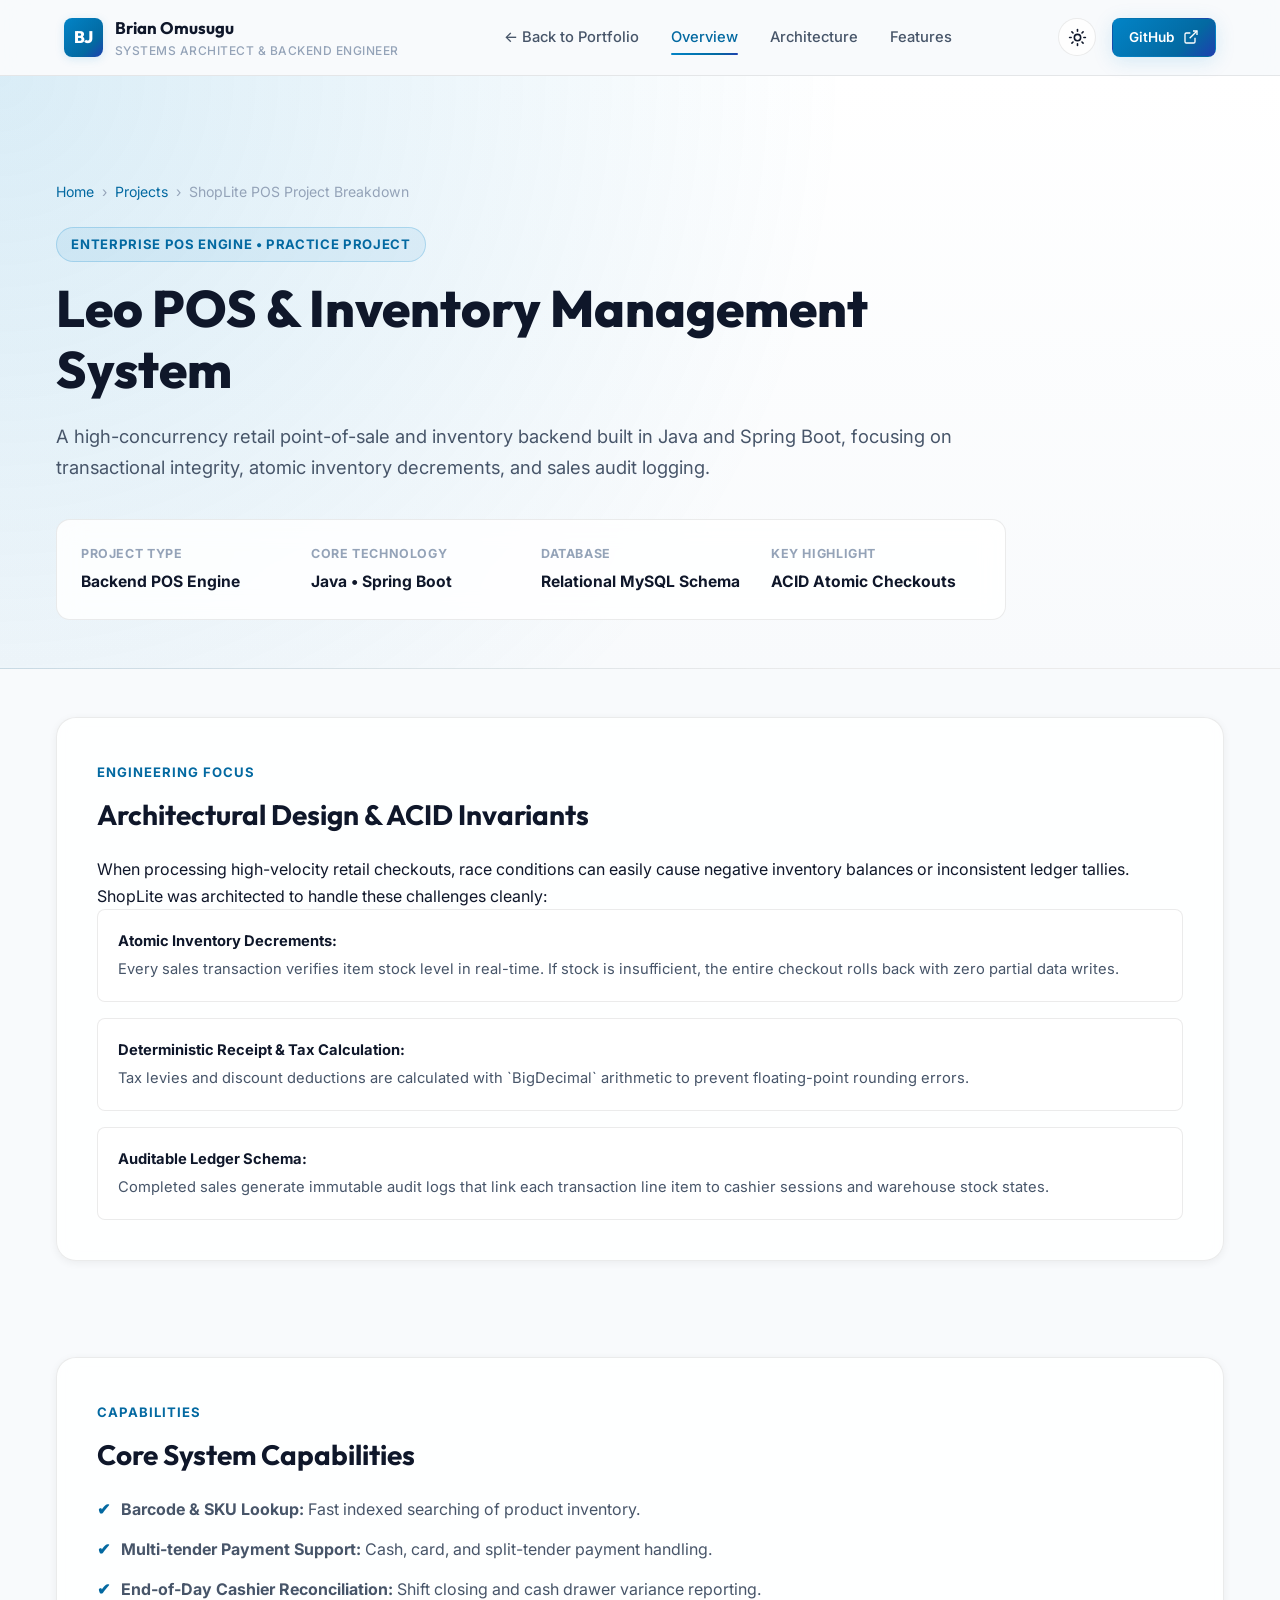
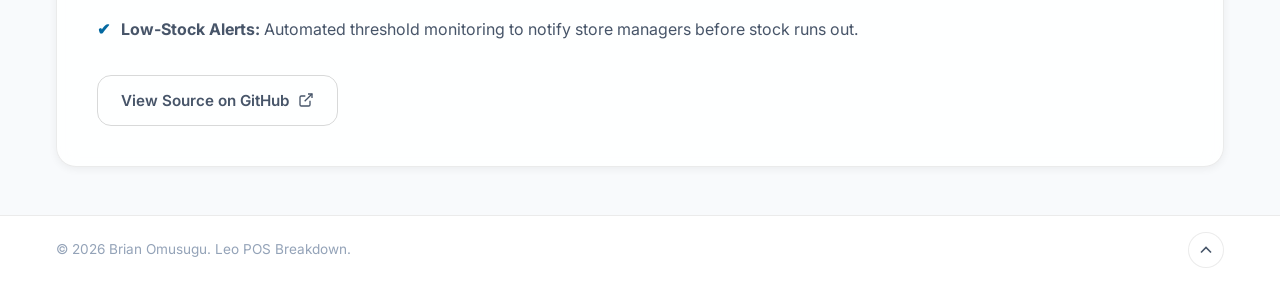
==== commit bca89593: "Updated Pos name from ShopLite to Leo" ====
--- a/shoplite.html
+++ b/shoplite.html
@@ -3,7 +3,7 @@
 <head>
   <meta charset="UTF-8">
   <meta name="viewport" content="width=device-width, initial-scale=1.0">
-  <title>ShopLite POS — Technical Breakdown | Brian Omusugu</title>
+  <title>Leo POS — Technical Breakdown | Brian Omusugu</title>
   <meta name="description" content="Technical details, ACID inventory transactions, and receipt calculation architecture for ShopLite POS.">
   
   <!-- Google Fonts -->
@@ -65,7 +65,7 @@
 
         <div class="case-header-content">
           <div class="case-badge-pill">Enterprise POS Engine &bull; Practice Project</div>
-          <h1 class="case-title">ShopLite POS &amp; Inventory Management System</h1>
+          <h1 class="case-title">Leo POS &amp; Inventory Management System</h1>
           <p class="case-lead">
             A high-concurrency retail point-of-sale and inventory backend built in Java and Spring Boot, focusing on transactional integrity, atomic inventory decrements, and sales audit logging.
           </p>
@@ -151,7 +151,7 @@
   <footer class="site-footer">
     <div class="container footer-container">
       <div class="footer-bottom">
-        <p>&copy; <span id="current-year"></span> Brian Omusugu. ShopLite POS Breakdown.</p>
+        <p>&copy; <span id="current-year"></span> Brian Omusugu. Leo POS Breakdown.</p>
         <a href="#top" class="back-to-top" title="Back to top" aria-label="Back to top">
           <svg xmlns="http://www.w3.org/2000/svg" width="20" height="20" viewBox="0 0 24 24" fill="none" stroke="currentColor" stroke-width="2"><path d="m18 15-6-6-6 6"/></svg>
         </a>
--- a/style.css
+++ b/style.css
@@ -435,6 +435,8 @@
 .hero-stats {
   display: flex;
   align-items: center;
+  flex-direction: row;
+  flex-wrap: wrap;
   gap: 1.75rem;
   padding-top: 1.5rem;
   border-top: 1px solid var(--nav-border);
@@ -1313,7 +1315,6 @@
   }
 
   .hero-stats {
-    flex-direction: column;
     align-items: center;
     gap: 1rem;
   }
